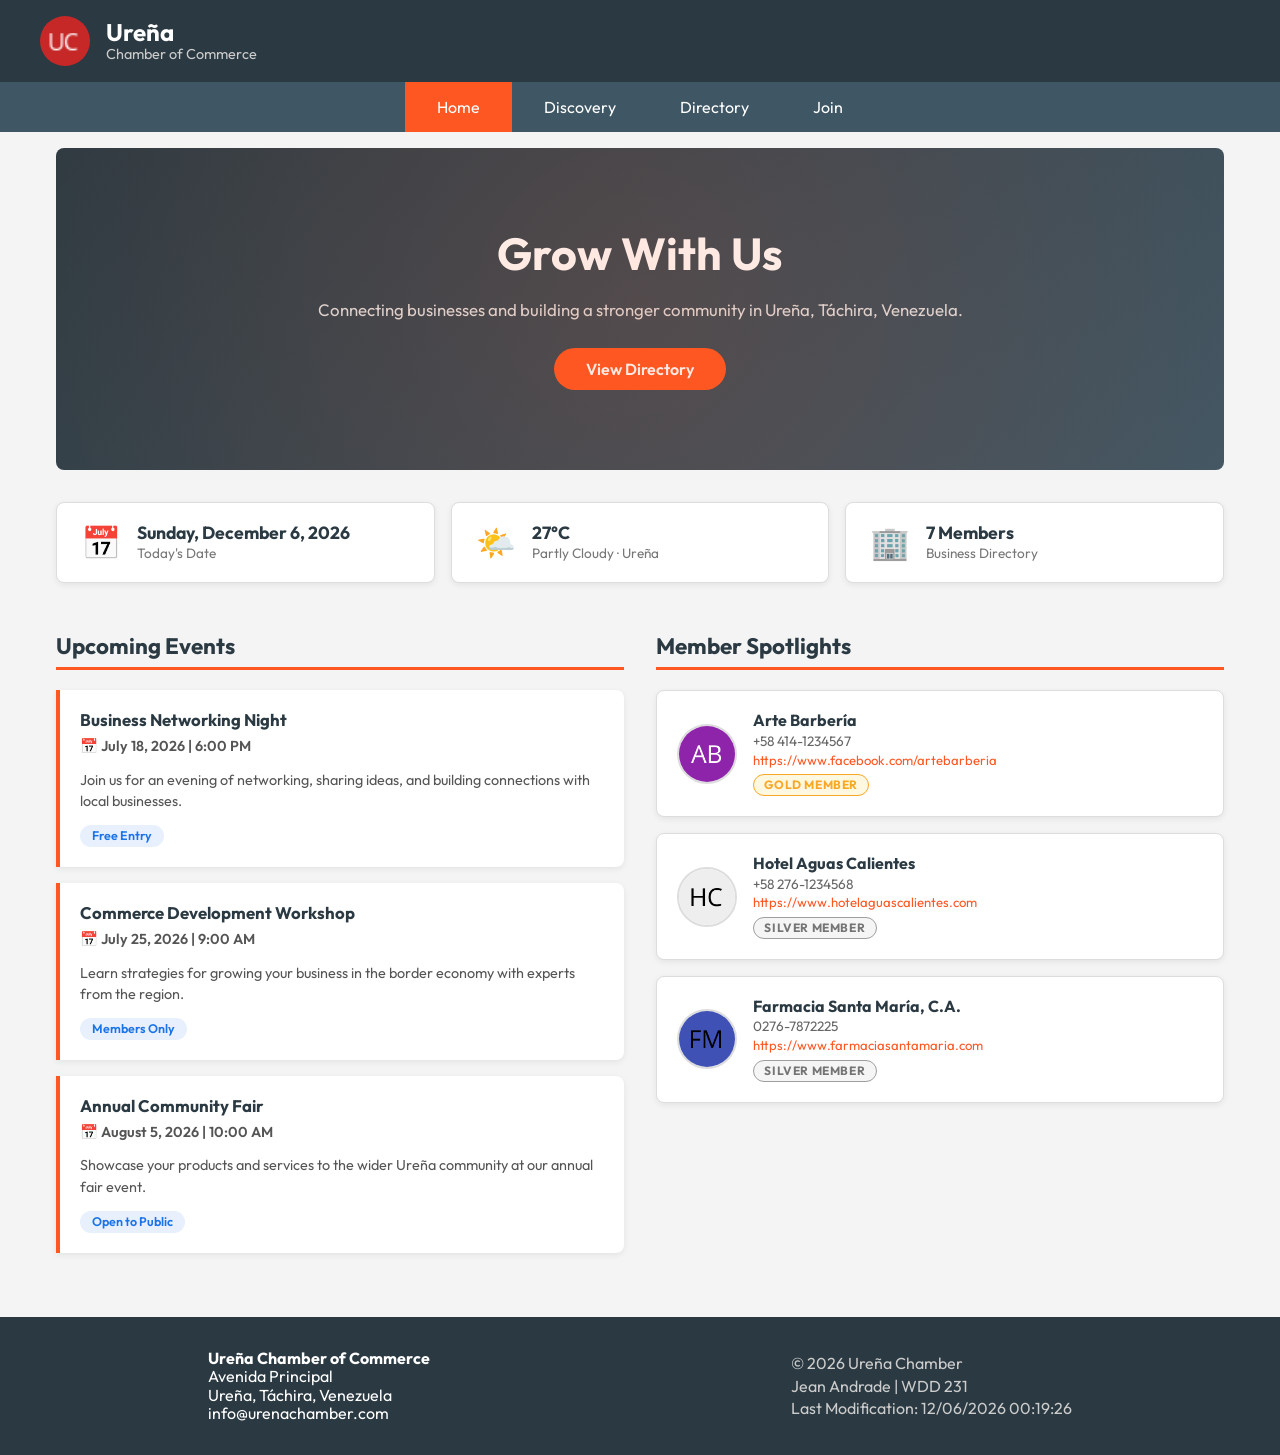
==== chamber/index.html @ b653c5ac "week02: add chamber home page, spotlights, membership badges, and nav fixes" ====
<!DOCTYPE html>
<html lang="en-US">
<head>
  <meta charset="utf-8">
  <meta name="viewport" content="width=device-width, initial-scale=1">
  <title>Ureña Chamber of Commerce</title>
  <meta name="description" content="Welcome to the Ureña Chamber of Commerce — connecting businesses and growing our community in Táchira, Venezuela.">
  <meta name="author" content="Jean Andrade">

  <!-- Open Graph Meta Tags -->
  <meta property="og:title" content="Ureña Chamber of Commerce">
  <meta property="og:description" content="Connecting businesses and growing our community in Ureña, Táchira, Venezuela.">
  <meta property="og:image" content="https://chronojean.github.io/wdd231/chamber/images/favicon.png">
  <meta property="og:url" content="https://chronojean.github.io/wdd231/chamber/index.html">

  <!-- Favicon -->
  <link rel="icon" type="image/png" href="images/favicon.png">

  <!-- Google Fonts -->
  <link rel="preconnect" href="https://fonts.googleapis.com">
  <link rel="preconnect" href="https://fonts.gstatic.com" crossorigin>
  <link href="https://fonts.googleapis.com/css2?family=Outfit:wght@400;600;700&display=swap" rel="stylesheet">

  <!-- CSS -->
  <link rel="stylesheet" href="styles/normalize.css">
  <link rel="stylesheet" href="styles/small.css">
  <link rel="stylesheet" href="styles/larger.css" media="screen and (min-width: 600px)">

  <!-- JS -->
  <script src="scripts/navigation.js" defer></script>
  <script src="scripts/home.js" defer></script>
</head>
<body>
  <header>
    <div class="header-content">
      <div class="logo-area">
        <img src="images/favicon.png" alt="Ureña Chamber of Commerce Logo" class="logo">
        <div class="site-title">
          <h1>Ureña</h1>
          <span>Chamber of Commerce</span>
        </div>
      </div>
      <button id="menu" aria-label="Menu" aria-expanded="false"></button>
    </div>
  </header>

  <nav>
    <ul class="navigation">
      <li><a href="index.html" class="active">Home</a></li>
      <li><a href="#">Discovery</a></li>
      <li><a href="directory.html">Directory</a></li>
      <li><a href="#">Join</a></li>
    </ul>
  </nav>

  <main>
    <!-- Hero Banner -->
    <section class="hero">
      <div class="hero-content">
        <h2>Grow With Us</h2>
        <p>Connecting businesses and building a stronger community in Ureña, Táchira, Venezuela.</p>
        <a href="directory.html" class="hero-btn">View Directory</a>
      </div>
    </section>

    <!-- Info Cards Row -->
    <div class="info-cards">
      <div class="info-card">
        <span class="info-icon">📅</span>
        <div>
          <h3 id="current-date">Loading...</h3>
          <p>Today's Date</p>
        </div>
      </div>
      <div class="info-card" id="weather-card">
        <span class="info-icon">🌤️</span>
        <div>
          <h3 id="weather-temp">--°C</h3>
          <p id="weather-desc">Ureña, Táchira</p>
        </div>
      </div>
      <div class="info-card">
        <span class="info-icon">🏢</span>
        <div>
          <h3>7 Members</h3>
          <p>Business Directory</p>
        </div>
      </div>
    </div>

    <!-- Events & Spotlights Layout -->
    <div class="home-grid">
      <!-- Events Section -->
      <section class="events-section">
        <h2>Upcoming Events</h2>
        <div class="event-card">
          <h3>Business Networking Night</h3>
          <p class="event-date">📅 July 18, 2026 | 6:00 PM</p>
          <p>Join us for an evening of networking, sharing ideas, and building connections with local businesses.</p>
          <span class="event-badge">Free Entry</span>
        </div>
        <div class="event-card">
          <h3>Commerce Development Workshop</h3>
          <p class="event-date">📅 July 25, 2026 | 9:00 AM</p>
          <p>Learn strategies for growing your business in the border economy with experts from the region.</p>
          <span class="event-badge">Members Only</span>
        </div>
        <div class="event-card">
          <h3>Annual Community Fair</h3>
          <p class="event-date">📅 August 5, 2026 | 10:00 AM</p>
          <p>Showcase your products and services to the wider Ureña community at our annual fair event.</p>
          <span class="event-badge">Open to Public</span>
        </div>
      </section>

      <!-- Spotlights Section -->
      <section class="spotlights-section">
        <h2>Member Spotlights</h2>
        <div id="spotlights-container">
          <!-- Injected by home.js -->
          <p>Loading spotlights...</p>
        </div>
      </section>
    </div>
  </main>

  <footer>
    <div class="footer-info">
      <div>
        <strong>Ureña Chamber of Commerce</strong><br>
        Avenida Principal<br>
        Ureña, Táchira, Venezuela<br>
        info@urenachamber.com
      </div>
      <div>
        <p>&copy; <span id="currentyear"></span> Ureña Chamber</p>
        <p>Jean Andrade | WDD 231</p>
        <p id="lastModified"></p>
      </div>
    </div>
  </footer>
</body>
</html>
---- chamber/styles/small.css ----
/* small.css - Mobile First */
:root {
  --primary-color: #2b3a42; /* Dark slate */
  --secondary-color: #3f5765;
  --accent-color: #ff5722;  /* Vibrant orange for calls to action */
  --bg-color: #f4f4f4;
  --card-bg: #ffffff;
  --text-color: #333333;
  --font-family: 'Outfit', sans-serif;
  --border-radius: 8px;
}

* {
  box-sizing: border-box;
}

body {
  font-family: var(--font-family);
  background-color: var(--bg-color);
  color: var(--text-color);
  margin: 0;
  padding: 0;
}

header {
  background-color: var(--primary-color);
  color: white;
  padding: 1rem;
}

.header-content {
  display: flex;
  justify-content: space-between;
  align-items: center;
}

.logo-area {
  display: flex;
  align-items: center;
  gap: 1rem;
}

.logo {
  border-radius: 50%;
  width: 50px;
  height: 50px;
}

.site-title h1 {
  margin: 0;
  font-size: 1.5rem;
  line-height: 1;
}

.site-title span {
  font-size: 0.9rem;
  color: #ccc;
}

#menu {
  background: none;
  border: none;
  color: white;
  font-size: 2rem;
  cursor: pointer;
}

#menu::before {
  content: "☰";
}
#menu.open::before {
  content: "✖";
}

nav {
  background-color: var(--secondary-color);
}

.navigation {
  list-style: none;
  margin: 0;
  padding: 0;
  display: none;
  flex-direction: column;
}

.navigation.open {
  display: flex;
}

.navigation li a {
  display: block;
  padding: 1rem;
  color: white;
  text-decoration: none;
  text-align: center;
  transition: background-color 0.3s;
}

.navigation li a:hover,
.navigation li a.active {
  background-color: var(--accent-color);
}

main {
  padding: 1rem;
  max-width: 1200px;
  margin: 0 auto;
}

.title-container h2 {
  text-align: center;
  color: var(--primary-color);
  margin-bottom: 1rem;
}

.directory-controls {
  text-align: center;
  margin-bottom: 2rem;
}

.directory-controls button {
  padding: 0.5rem 1rem;
  font-size: 1rem;
  cursor: pointer;
  border: 1px solid #ccc;
  background-color: #eee;
  border-radius: var(--border-radius);
  margin: 0 0.5rem;
}

.directory-controls button.active {
  background-color: var(--primary-color);
  color: white;
  border-color: var(--primary-color);
}

/* Base card styling (used in both Grid and List via variations) */
.member-card {
  background-color: var(--card-bg);
  border: 1px solid #ddd;
  border-radius: var(--border-radius);
  padding: 1.5rem;
  box-shadow: 0 2px 5px rgba(0,0,0,0.1);
  text-align: center;
  margin-bottom: 1rem;
}

.member-card img {
  max-width: 100px;
  height: auto;
  border-radius: 50%;
  margin-bottom: 1rem;
}

.member-card h3 {
  color: var(--primary-color);
  margin: 0 0 0.5rem 0;
}

.member-card p {
  margin: 0.25rem 0;
  font-size: 0.95rem;
}

.member-card a {
  color: var(--accent-color);
  text-decoration: none;
  font-weight: bold;
}

/* List view styling override (default is mobile stacked so it looks similar on mobile) */
.list .member-card {
  text-align: left;
  display: block;
}
.list .member-card img {
  display: none; /* Hide images in list view */
}

footer {
  background-color: var(--primary-color);
  color: white;
  padding: 2rem 1rem;
  margin-top: 2rem;
}

.footer-info {
  display: flex;
  flex-direction: column;
  gap: 1.5rem;
  text-align: center;
}

.footer-info p {
  margin: 0.25rem 0;
  color: #ccc;
}

/* ── Hero Banner ──────────────────────────────────────── */
.hero {
  background: linear-gradient(135deg, var(--primary-color) 0%, var(--secondary-color) 100%);
  border-radius: var(--border-radius);
  padding: 3rem 1.5rem;
  text-align: center;
  color: white;
  margin-bottom: 2rem;
  position: relative;
  overflow: hidden;
}

.hero::before {
  content: '';
  position: absolute;
  top: -50%;
  left: -50%;
  width: 200%;
  height: 200%;
  background: radial-gradient(circle, rgba(255,87,34,0.15) 0%, transparent 60%);
  pointer-events: none;
}

.hero h2 {
  font-size: 2rem;
  margin: 0 0 1rem 0;
  font-weight: 700;
}

.hero p {
  font-size: 1.05rem;
  color: #ddd;
  margin-bottom: 1.5rem;
  line-height: 1.6;
}

.hero-btn {
  display: inline-block;
  background-color: var(--accent-color);
  color: white;
  padding: 0.75rem 2rem;
  border-radius: 50px;
  font-weight: 600;
  text-decoration: none;
  font-size: 1rem;
  transition: background-color 0.3s, transform 0.2s;
}

.hero-btn:hover {
  background-color: #e64a19;
  transform: translateY(-2px);
}

/* ── Info Cards ───────────────────────────────────────── */
.info-cards {
  display: flex;
  flex-direction: column;
  gap: 1rem;
  margin-bottom: 2rem;
}

.info-card {
  background-color: var(--card-bg);
  border: 1px solid #ddd;
  border-radius: var(--border-radius);
  padding: 1.25rem 1.5rem;
  display: flex;
  align-items: center;
  gap: 1rem;
  box-shadow: 0 2px 6px rgba(0,0,0,0.07);
}

.info-icon {
  font-size: 2rem;
  line-height: 1;
}

.info-card h3 {
  margin: 0 0 0.2rem 0;
  font-size: 1.1rem;
  color: var(--primary-color);
}

.info-card p {
  margin: 0;
  font-size: 0.85rem;
  color: #777;
}

/* ── Home Grid ────────────────────────────────────────── */
.home-grid {
  display: flex;
  flex-direction: column;
  gap: 2rem;
}

/* ── Events Section ───────────────────────────────────── */
.events-section h2,
.spotlights-section h2 {
  color: var(--primary-color);
  font-size: 1.4rem;
  border-bottom: 3px solid var(--accent-color);
  padding-bottom: 0.5rem;
  margin-bottom: 1.25rem;
}

.event-card {
  background-color: var(--card-bg);
  border-left: 4px solid var(--accent-color);
  border-radius: 0 var(--border-radius) var(--border-radius) 0;
  padding: 1.25rem;
  margin-bottom: 1rem;
  box-shadow: 0 2px 6px rgba(0,0,0,0.07);
}

.event-card h3 {
  margin: 0 0 0.4rem 0;
  color: var(--primary-color);
  font-size: 1.05rem;
}

.event-date {
  font-size: 0.85rem;
  color: var(--accent-color);
  font-weight: 600;
  margin: 0 0 0.5rem 0;
}

.event-card p {
  margin: 0 0 0.75rem 0;
  font-size: 0.9rem;
  line-height: 1.5;
  color: #555;
}

.event-badge {
  display: inline-block;
  background-color: #e8f0fe;
  color: #1a73e8;
  border-radius: 20px;
  padding: 0.25rem 0.75rem;
  font-size: 0.78rem;
  font-weight: 600;
}

/* ── Spotlight Cards ──────────────────────────────────── */
.spotlight-card {
  background-color: var(--card-bg);
  border: 1px solid #ddd;
  border-radius: var(--border-radius);
  padding: 1.25rem;
  margin-bottom: 1rem;
  display: flex;
  align-items: center;
  gap: 1rem;
  box-shadow: 0 2px 6px rgba(0,0,0,0.07);
}

.spotlight-card img {
  width: 60px;
  height: 60px;
  border-radius: 50%;
  object-fit: cover;
  border: 2px solid #ddd;
  flex-shrink: 0;
}

.spotlight-info h3 {
  margin: 0 0 0.25rem 0;
  color: var(--primary-color);
  font-size: 1rem;
}

.spotlight-info p {
  margin: 0 0 0.2rem 0;
  font-size: 0.85rem;
  color: #666;
}

.spotlight-info a {
  display: block;
  color: var(--accent-color);
  font-size: 0.82rem;
  text-decoration: none;
  margin-bottom: 0.4rem;
  word-break: break-all;
}

/* ── Membership Badges ────────────────────────────────── */
.membership-badge {
  display: inline-block;
  border-radius: 20px;
  padding: 0.2rem 0.65rem;
  font-size: 0.75rem;
  font-weight: 700;
  text-transform: uppercase;
  letter-spacing: 0.05em;
}

.badge-gold {
  background-color: #fff8e1;
  color: #f9a825;
  border: 1px solid #f9a825;
}

.badge-silver {
  background-color: #f5f5f5;
  color: #757575;
  border: 1px solid #9e9e9e;
}

.badge-bronze {
  background-color: #fbe9e7;
  color: #bf360c;
  border: 1px solid #bf360c;
}
---- chamber/styles/larger.css ----
/* larger.css - Desktop/Tablet */
@media screen and (min-width: 600px) {
  .header-content {
    max-width: 1200px;
    margin: 0 auto;
  }

  #menu {
    display: none;
  }

  .navigation {
    display: flex;
    flex-direction: row;
    justify-content: center;
    max-width: 1200px;
    margin: 0 auto;
  }

  .navigation li a {
    padding: 1rem 2rem;
  }

  /* ── Directory Grid / List ────────────────────────────── */
  .grid {
    display: grid;
    grid-template-columns: repeat(auto-fit, minmax(300px, 1fr));
    gap: 1.5rem;
  }

  .list {
    display: flex;
    flex-direction: column;
    gap: 1rem;
  }

  .list .member-card {
    display: flex;
    align-items: center;
    text-align: left;
    padding: 1rem;
  }

  .list .member-card > * {
    flex: 1;
    margin: 0 1rem;
  }

  .list .member-card h3 {
    flex: 2;
  }

  /* ── Home: Info Cards row ─────────────────────────────── */
  .info-cards {
    flex-direction: row;
  }

  .info-card {
    flex: 1;
  }

  /* ── Home: Events + Spotlights side by side ──────────── */
  .home-grid {
    display: grid;
    grid-template-columns: 1fr 1fr;
    gap: 2rem;
    align-items: start;
  }

  /* ── Hero bigger on desktop ───────────────────────────── */
  .hero {
    padding: 5rem 3rem;
  }

  .hero h2 {
    font-size: 2.8rem;
  }

  /* ── Footer ───────────────────────────────────────────── */
  .footer-info {
    flex-direction: row;
    justify-content: space-around;
    align-items: center;
    max-width: 1200px;
    margin: 0 auto;
    text-align: left;
  }
}
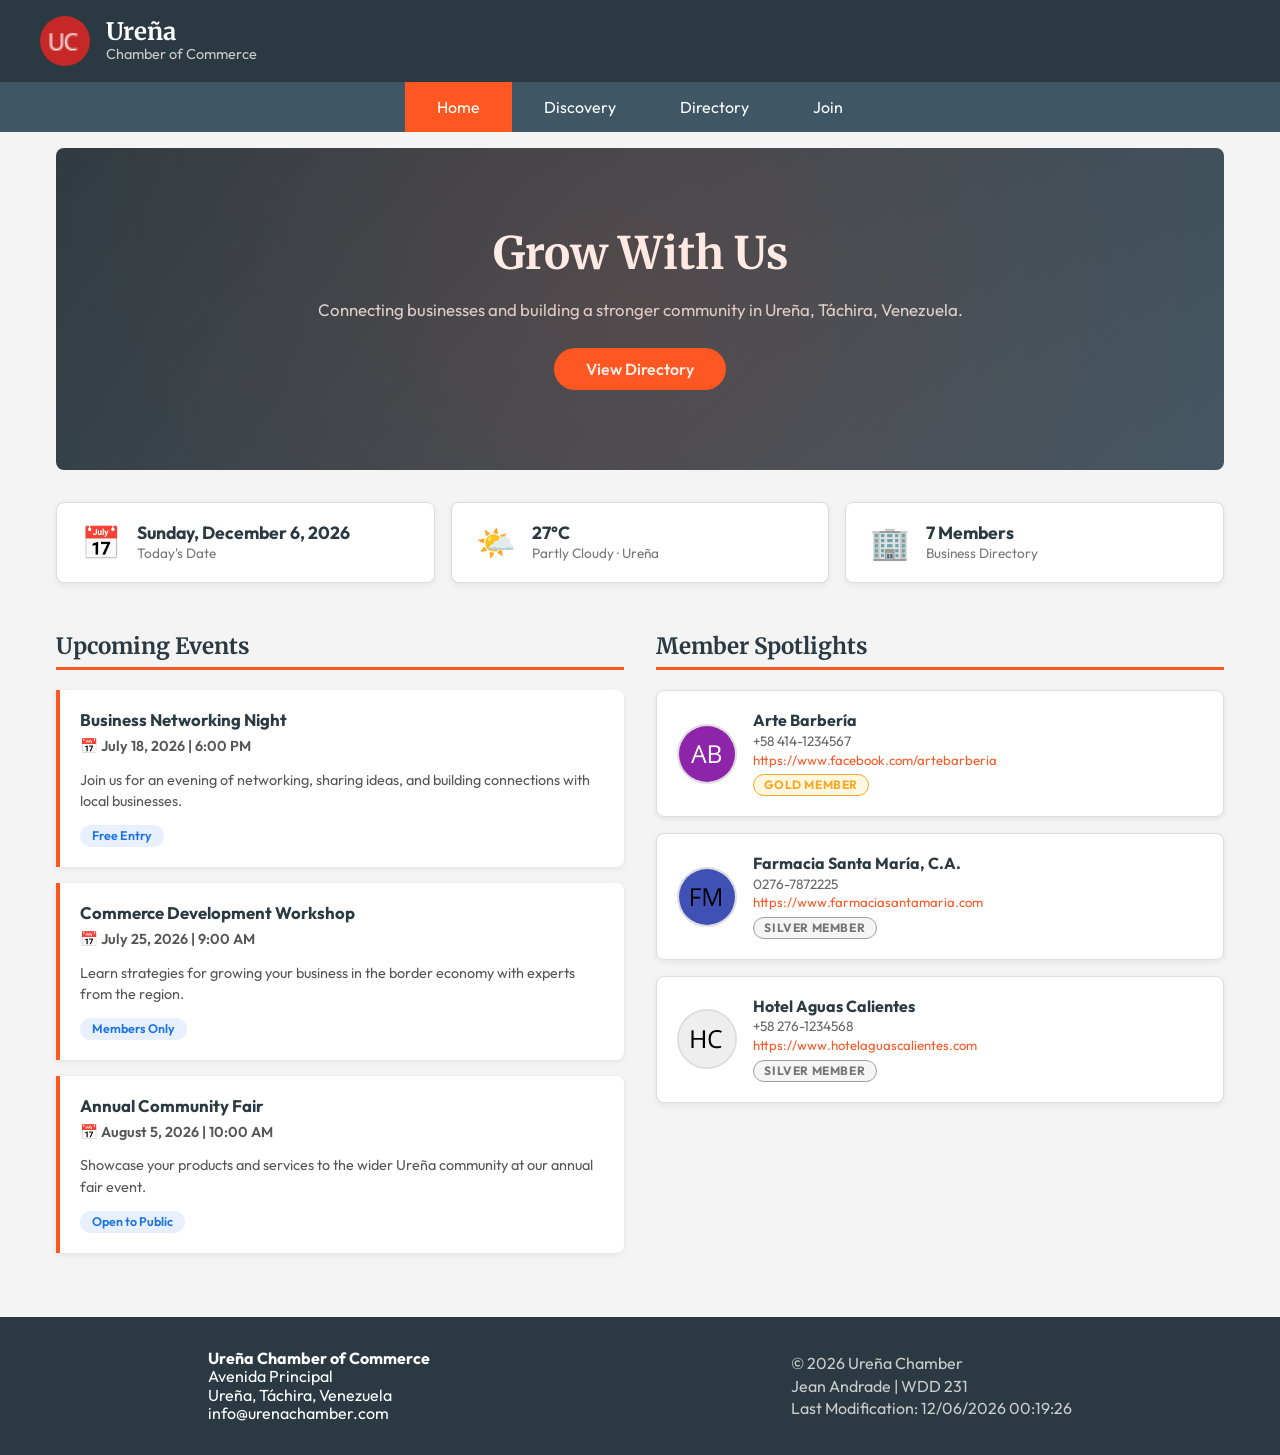
==== commit 316d8aaf: "fix: apply Merriweather heading font across chamber site to match site plan" ====
--- a/chamber/index.html
+++ b/chamber/index.html
@@ -19,7 +19,7 @@
   <!-- Google Fonts -->
   <link rel="preconnect" href="https://fonts.googleapis.com">
   <link rel="preconnect" href="https://fonts.gstatic.com" crossorigin>
-  <link href="https://fonts.googleapis.com/css2?family=Outfit:wght@400;600;700&display=swap" rel="stylesheet">
+  <link href="https://fonts.googleapis.com/css2?family=Outfit:wght@400;600;700&family=Merriweather:wght@400;700&display=swap" rel="stylesheet">
 
   <!-- CSS -->
   <link rel="stylesheet" href="styles/normalize.css">
--- a/chamber/styles/small.css
+++ b/chamber/styles/small.css
@@ -7,6 +7,7 @@
   --card-bg: #ffffff;
   --text-color: #333333;
   --font-family: 'Outfit', sans-serif;
+  --font-heading: 'Merriweather', serif;
   --border-radius: 8px;
 }
 
@@ -50,6 +51,7 @@
   margin: 0;
   font-size: 1.5rem;
   line-height: 1;
+  font-family: var(--font-heading);
 }
 
 .site-title span {
@@ -112,6 +114,7 @@
   text-align: center;
   color: var(--primary-color);
   margin-bottom: 1rem;
+  font-family: var(--font-heading);
 }
 
 .directory-controls {
@@ -224,6 +227,7 @@
   font-size: 2rem;
   margin: 0 0 1rem 0;
   font-weight: 700;
+  font-family: var(--font-heading);
 }
 
 .hero p {
@@ -298,6 +302,7 @@
 .spotlights-section h2 {
   color: var(--primary-color);
   font-size: 1.4rem;
+  font-family: var(--font-heading);
   border-bottom: 3px solid var(--accent-color);
   padding-bottom: 0.5rem;
   margin-bottom: 1.25rem;
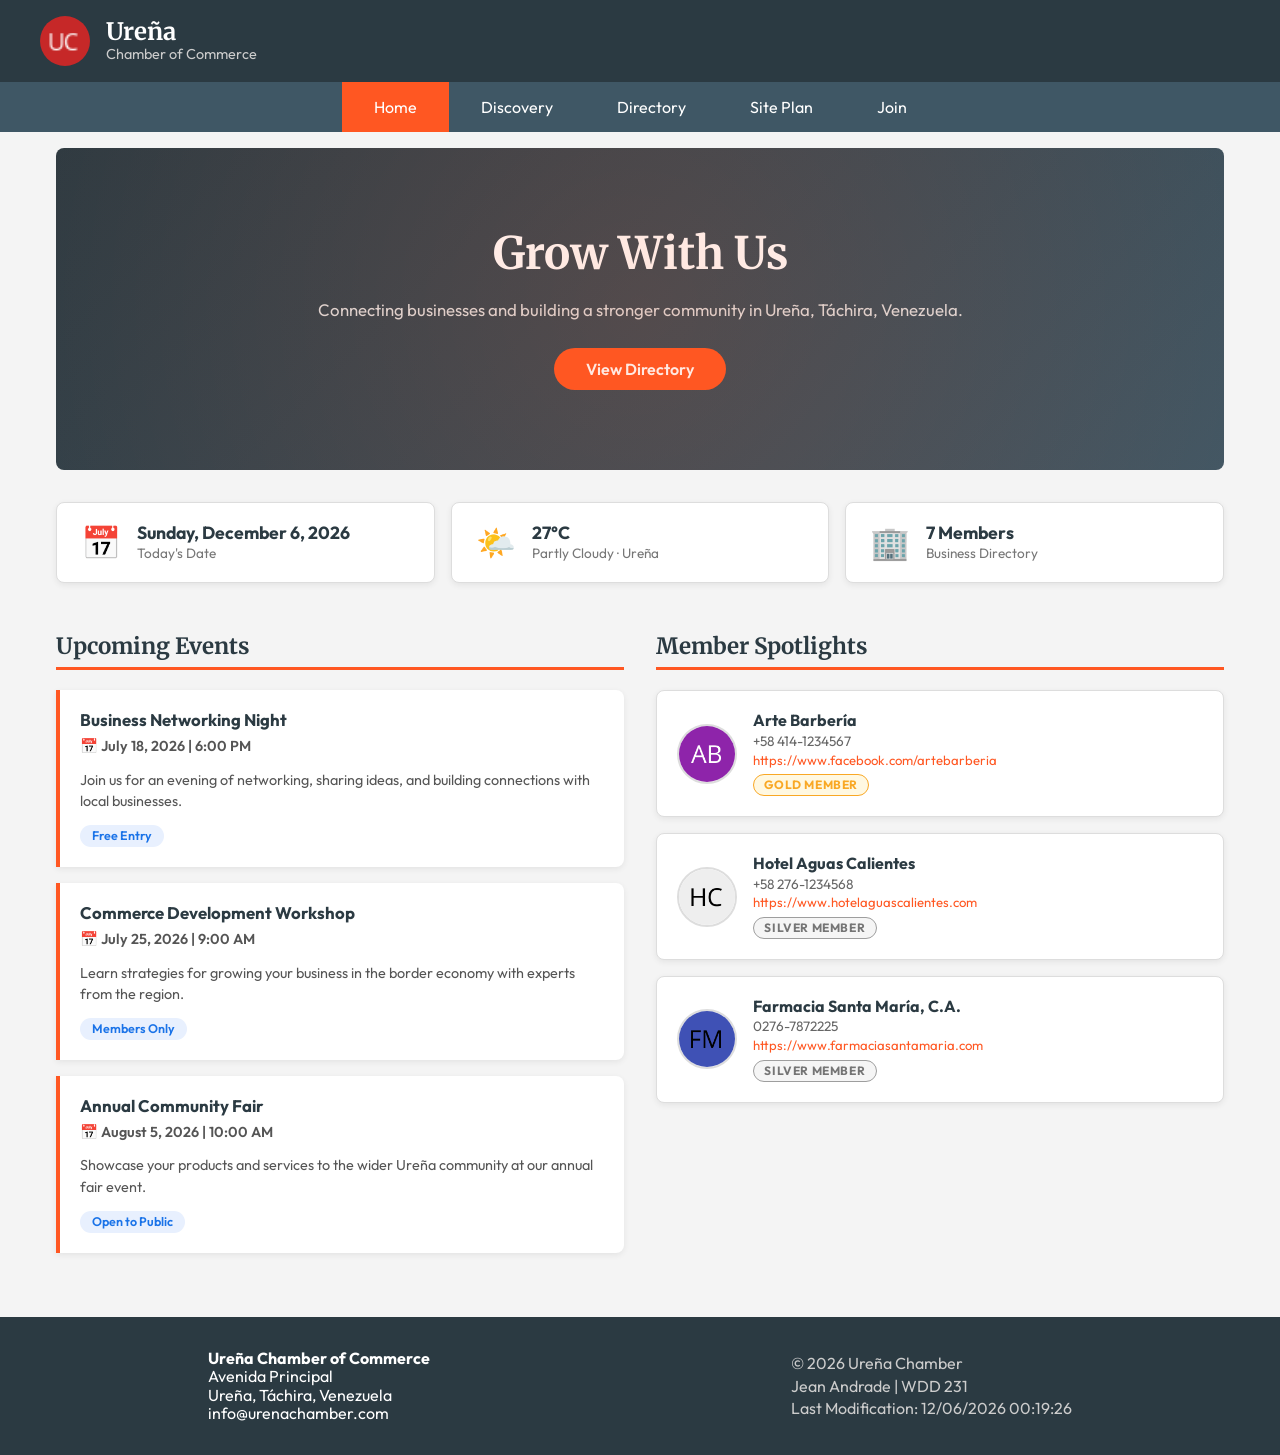
==== commit 09259f6c: "feat: add Site Plan to chamber nav on all pages, replace breadcrumb with standard nav in siteplan.ht" ====
--- a/chamber/index.html
+++ b/chamber/index.html
@@ -49,6 +49,7 @@
       <li><a href="index.html" class="active">Home</a></li>
       <li><a href="#">Discovery</a></li>
       <li><a href="directory.html">Directory</a></li>
+      <li><a href="siteplan.html">Site Plan</a></li>
       <li><a href="#">Join</a></li>
     </ul>
   </nav>
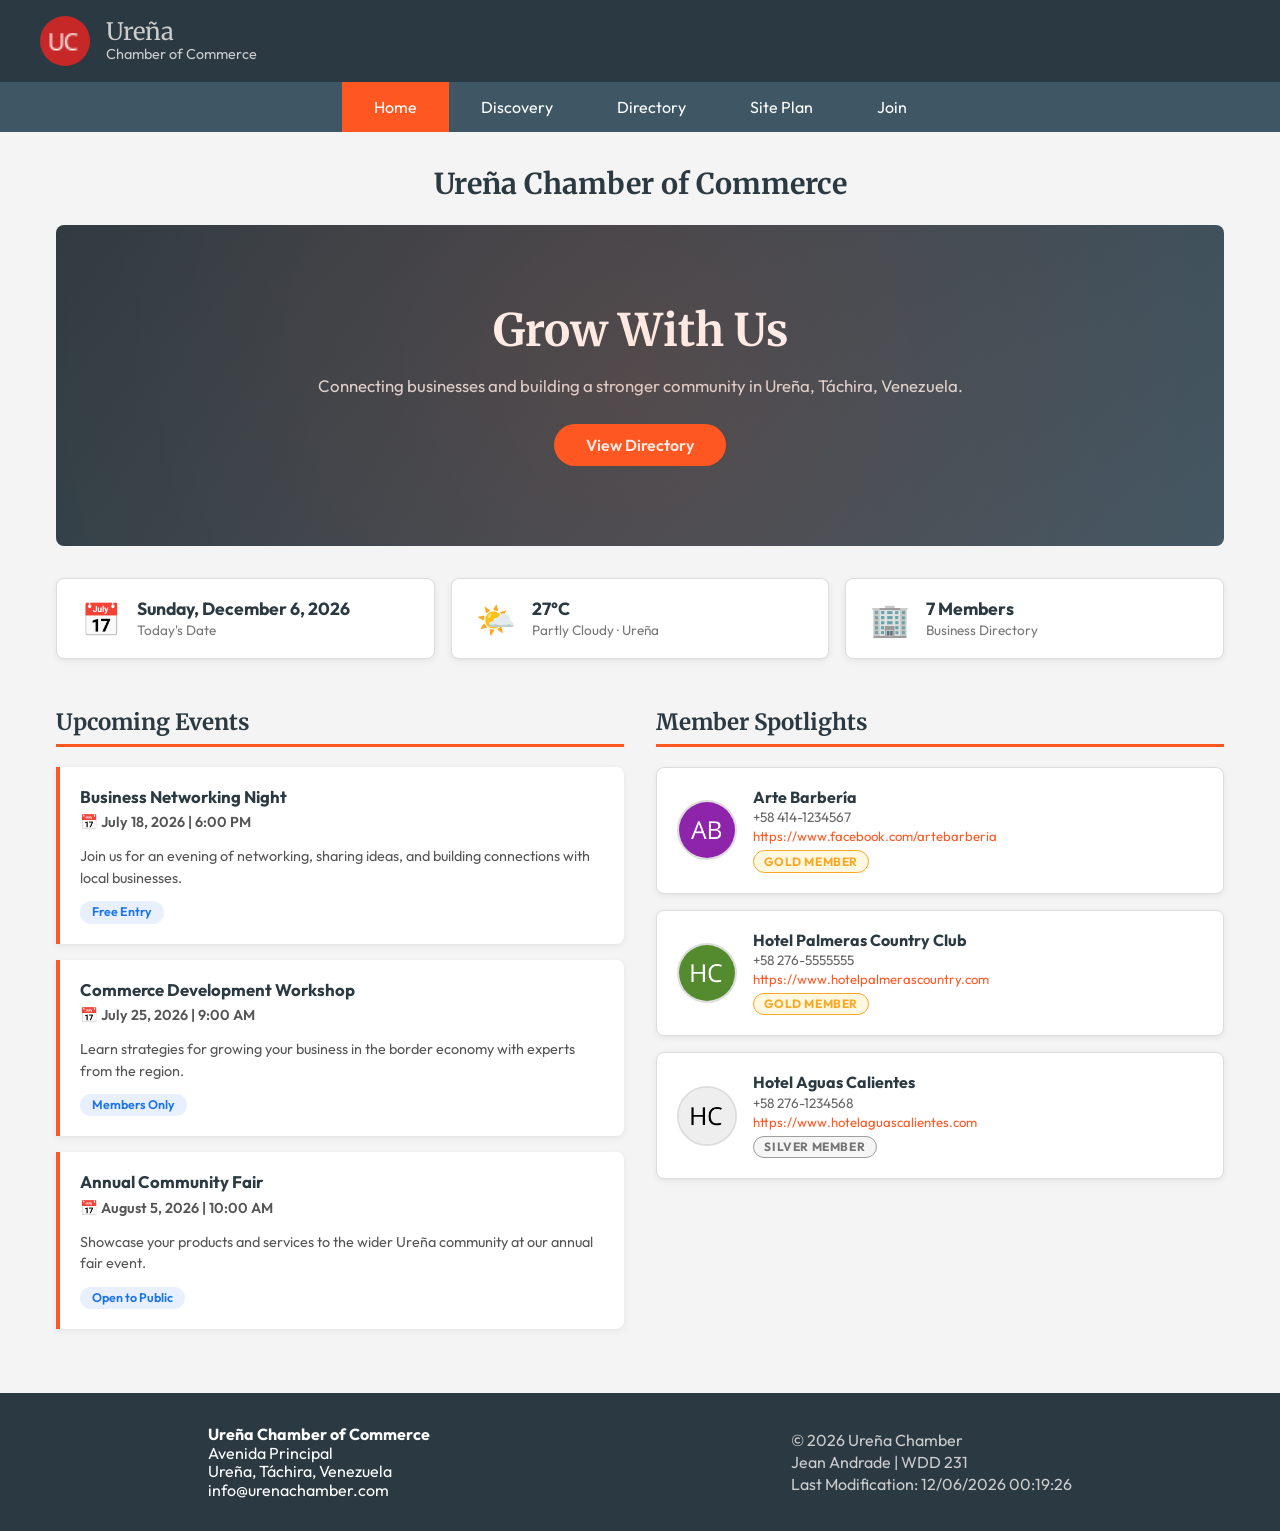
==== commit 9b792036: "fix: ensure a single h1 exists inside main and change header title to a span class to pass WDD valid" ====
--- a/chamber/index.html
+++ b/chamber/index.html
@@ -36,7 +36,7 @@
       <div class="logo-area">
         <img src="images/favicon.png" alt="Ureña Chamber of Commerce Logo" class="logo">
         <div class="site-title">
-          <h1>Ureña</h1>
+          <span class="heading">Ureña</span>
           <span>Chamber of Commerce</span>
         </div>
       </div>
@@ -55,6 +55,7 @@
   </nav>
 
   <main>
+    <h1>Ureña Chamber of Commerce</h1>
     <!-- Hero Banner -->
     <section class="hero">
       <div class="hero-content">
--- a/chamber/styles/small.css
+++ b/chamber/styles/small.css
@@ -47,11 +47,12 @@
   height: 50px;
 }
 
-.site-title h1 {
+.site-title .heading {
   margin: 0;
   font-size: 1.5rem;
   line-height: 1;
   font-family: var(--font-heading);
+  display: block;
 }
 
 .site-title span {
@@ -108,6 +109,14 @@
   padding: 1rem;
   max-width: 1200px;
   margin: 0 auto;
+}
+
+main h1 {
+  text-align: center;
+  font-family: var(--font-heading);
+  color: var(--primary-color);
+  font-size: 1.8rem;
+  margin-bottom: 1.5rem;
 }
 
 .title-container h2 {
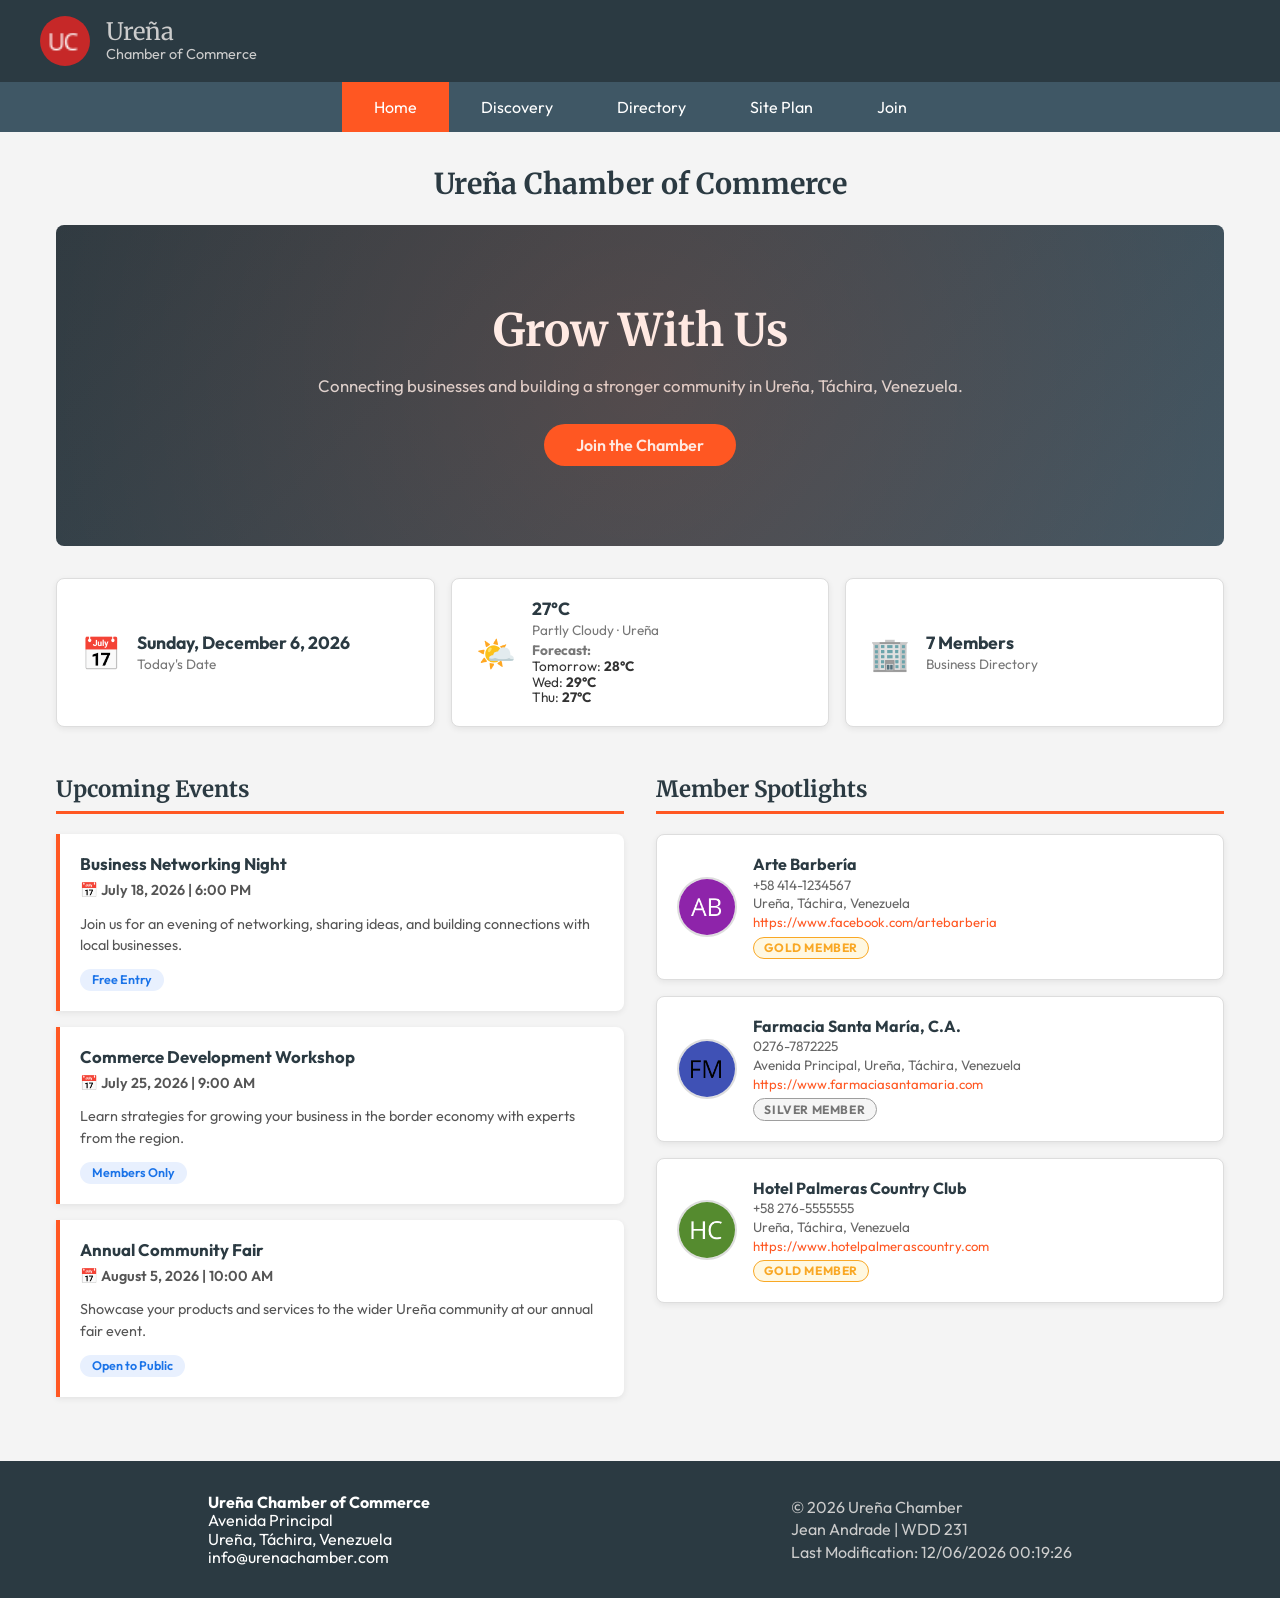
==== commit f4f74738: "updated index.html" ====
--- a/chamber/index.html
+++ b/chamber/index.html
@@ -61,7 +61,7 @@
       <div class="hero-content">
         <h2>Grow With Us</h2>
         <p>Connecting businesses and building a stronger community in Ureña, Táchira, Venezuela.</p>
-        <a href="directory.html" class="hero-btn">View Directory</a>
+        <a href="join.html" class="hero-btn">Join the Chamber</a>
       </div>
     </section>
 
@@ -79,6 +79,12 @@
         <div>
           <h3 id="weather-temp">--°C</h3>
           <p id="weather-desc">Ureña, Táchira</p>
+          <div id="weather-forecast" style="margin-top: 5px; font-size: 0.85em; text-align: left;">
+            <p><strong>Forecast:</strong></p>
+            <ul style="list-style: none; padding: 0; margin: 0;" id="forecast-list">
+              <li>Loading...</li>
+            </ul>
+          </div>
         </div>
       </div>
       <div class="info-card">
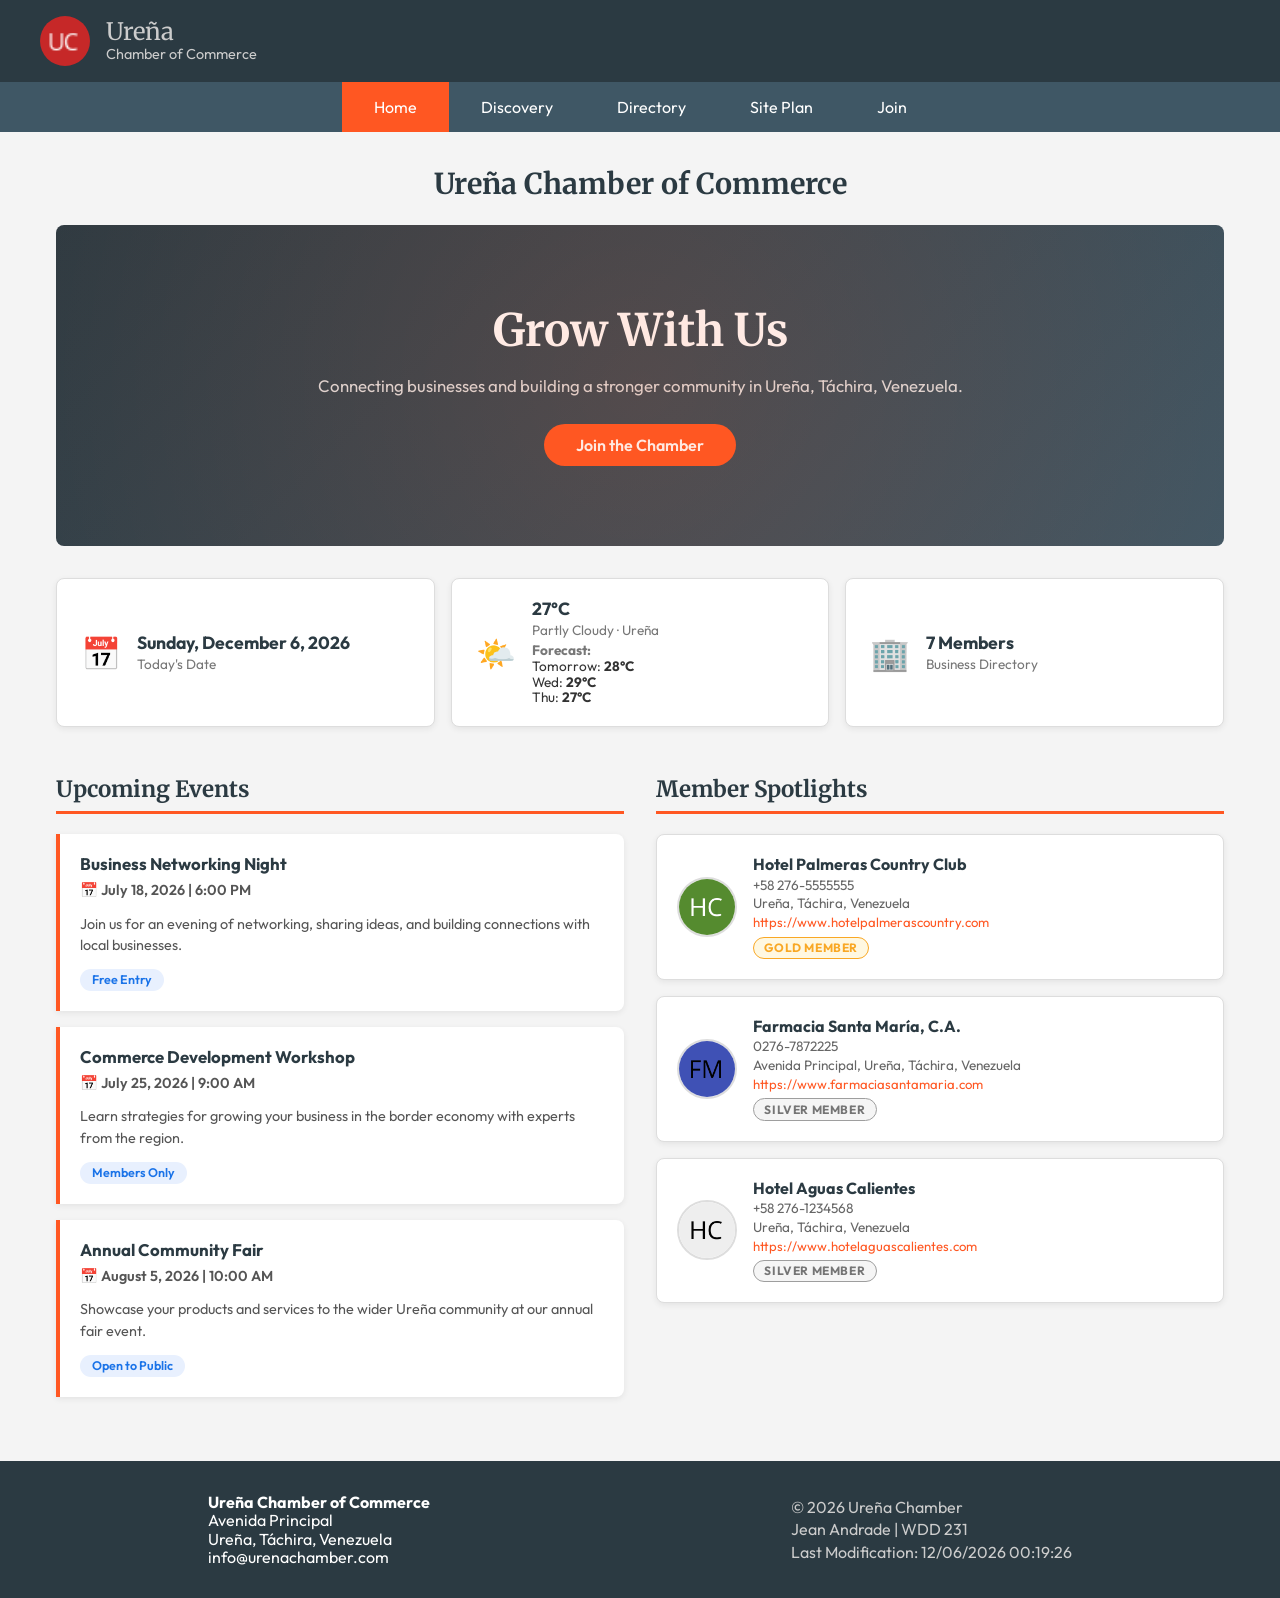
==== commit cf6241b6: "improved some css" ====
--- a/chamber/index.html
+++ b/chamber/index.html
@@ -79,9 +79,9 @@
         <div>
           <h3 id="weather-temp">--°C</h3>
           <p id="weather-desc">Ureña, Táchira</p>
-          <div id="weather-forecast" style="margin-top: 5px; font-size: 0.85em; text-align: left;">
+          <div id="weather-forecast">
             <p><strong>Forecast:</strong></p>
-            <ul style="list-style: none; padding: 0; margin: 0;" id="forecast-list">
+            <ul id="forecast-list">
               <li>Loading...</li>
             </ul>
           </div>
--- a/chamber/styles/small.css
+++ b/chamber/styles/small.css
@@ -299,6 +299,18 @@
   color: #777;
 }
 
+#weather-forecast {
+  margin-top: 5px;
+  font-size: 0.85em;
+  text-align: left;
+}
+
+#forecast-list {
+  list-style: none;
+  padding: 0;
+  margin: 0;
+}
+
 /* ── Home Grid ────────────────────────────────────────── */
 .home-grid {
   display: flex;
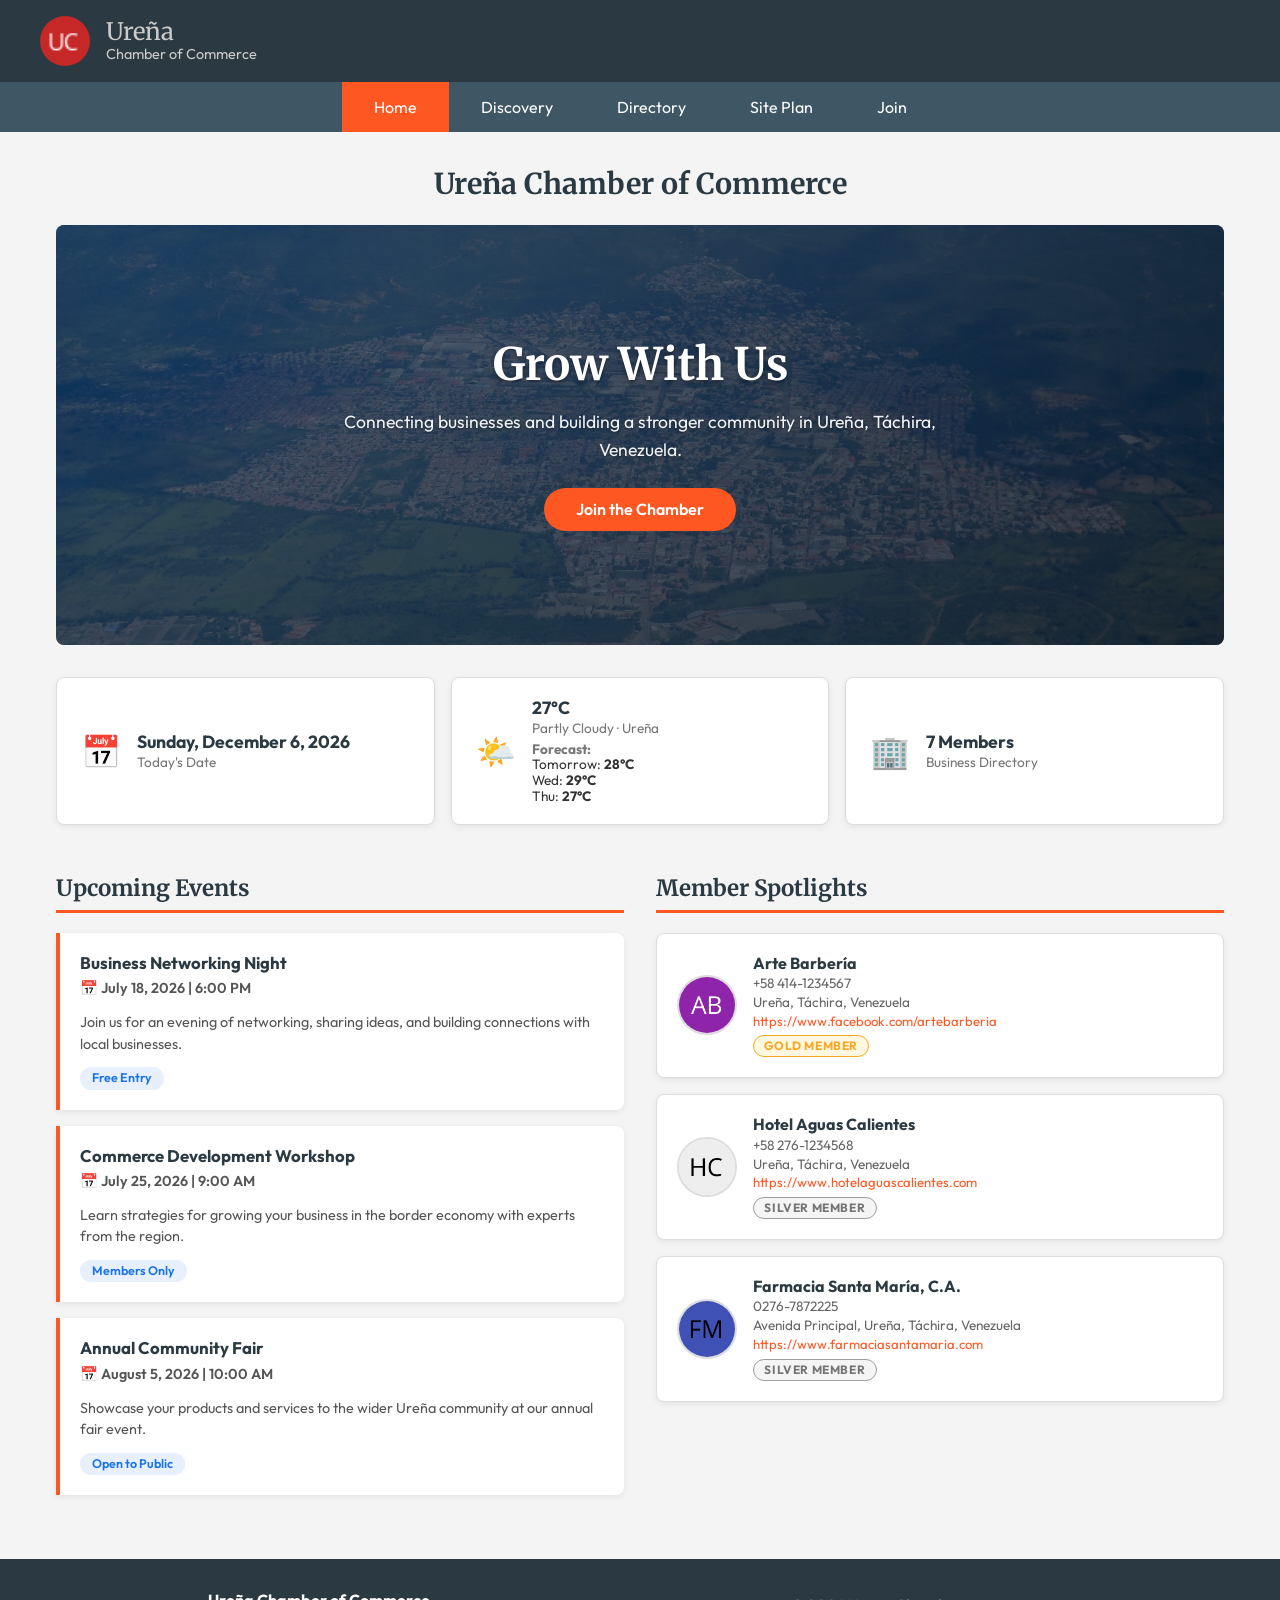
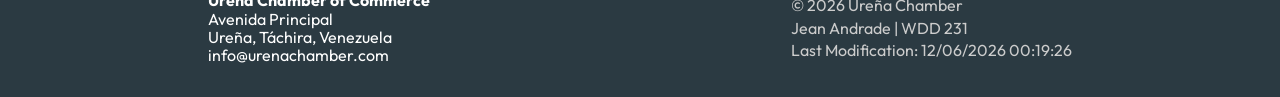
==== commit 59668328: "added hero img" ====
--- a/chamber/index.html
+++ b/chamber/index.html
@@ -58,6 +58,12 @@
     <h1>Ureña Chamber of Commerce</h1>
     <!-- Hero Banner -->
     <section class="hero">
+      <picture class="hero-bg">
+        <source srcset="images/hero-large.webp 1600w, images/hero-medium.webp 800w, images/hero-small.webp 400w" sizes="(max-width: 600px) 400px, (max-width: 1024px) 800px, 1600px" type="image/webp">
+        <source srcset="images/hero-large.jpg 1600w, images/hero-medium.jpg 800w, images/hero-small.jpg 400w" sizes="(max-width: 600px) 400px, (max-width: 1024px) 800px, 1600px" type="image/jpeg">
+        <img src="https://upload.wikimedia.org/wikipedia/commons/thumb/a/a4/Ure%C3%B1a_Tch_Vzla_nov_2019.jpg/3840px-Ure%C3%B1a_Tch_Vzla_nov_2019.jpg" alt="Panoramic view of Ureña, Táchira, Venezuela" width="1600" height="1200" fetchpriority="high">
+      </picture>
+      <div class="hero-overlay"></div>
       <div class="hero-content">
         <h2>Grow With Us</h2>
         <p>Connecting businesses and building a stronger community in Ureña, Táchira, Venezuela.</p>
--- a/chamber/styles/small.css
+++ b/chamber/styles/small.css
@@ -211,39 +211,62 @@
 
 /* ── Hero Banner ──────────────────────────────────────── */
 .hero {
-  background: linear-gradient(135deg, var(--primary-color) 0%, var(--secondary-color) 100%);
+  position: relative;
   border-radius: var(--border-radius);
-  padding: 3rem 1.5rem;
-  text-align: center;
-  color: white;
+  overflow: hidden;
   margin-bottom: 2rem;
+  min-height: 360px;
+  display: flex;
+  align-items: center;
+  justify-content: center;
+  text-align: center;
+  color: white;
+  box-shadow: var(--box-shadow);
+}
+
+.hero-bg,
+.hero-bg img {
+  position: absolute;
+  top: 0;
+  left: 0;
+  width: 100%;
+  height: 100%;
+  object-fit: cover;
+  object-position: center;
+  z-index: 1;
+}
+
+.hero-overlay {
+  position: absolute;
+  top: 0;
+  left: 0;
+  width: 100%;
+  height: 100%;
+  background: linear-gradient(135deg, rgba(16, 37, 66, 0.7) 0%, rgba(10, 18, 32, 0.82) 100%);
+  z-index: 2;
+}
+
+.hero-content {
   position: relative;
-  overflow: hidden;
-}
-
-.hero::before {
-  content: '';
-  position: absolute;
-  top: -50%;
-  left: -50%;
-  width: 200%;
-  height: 200%;
-  background: radial-gradient(circle, rgba(255,87,34,0.15) 0%, transparent 60%);
-  pointer-events: none;
+  z-index: 3;
+  padding: 3.5rem 1.5rem;
+  max-width: 750px;
 }
 
 .hero h2 {
-  font-size: 2rem;
+  font-size: 2.2rem;
   margin: 0 0 1rem 0;
   font-weight: 700;
   font-family: var(--font-heading);
+  text-shadow: 0 2px 4px rgba(0, 0, 0, 0.4);
 }
 
 .hero p {
-  font-size: 1.05rem;
-  color: #ddd;
+  font-size: 1.1rem;
+  color: #f0f4f8;
   margin-bottom: 1.5rem;
   line-height: 1.6;
+  text-shadow: 0 1px 3px rgba(0, 0, 0, 0.4);
 }
 
 .hero-btn {
--- a/chamber/styles/larger.css
+++ b/chamber/styles/larger.css
@@ -69,6 +69,10 @@
 
   /* ── Hero bigger on desktop ───────────────────────────── */
   .hero {
+    min-height: 420px;
+  }
+
+  .hero-content {
     padding: 5rem 3rem;
   }
 
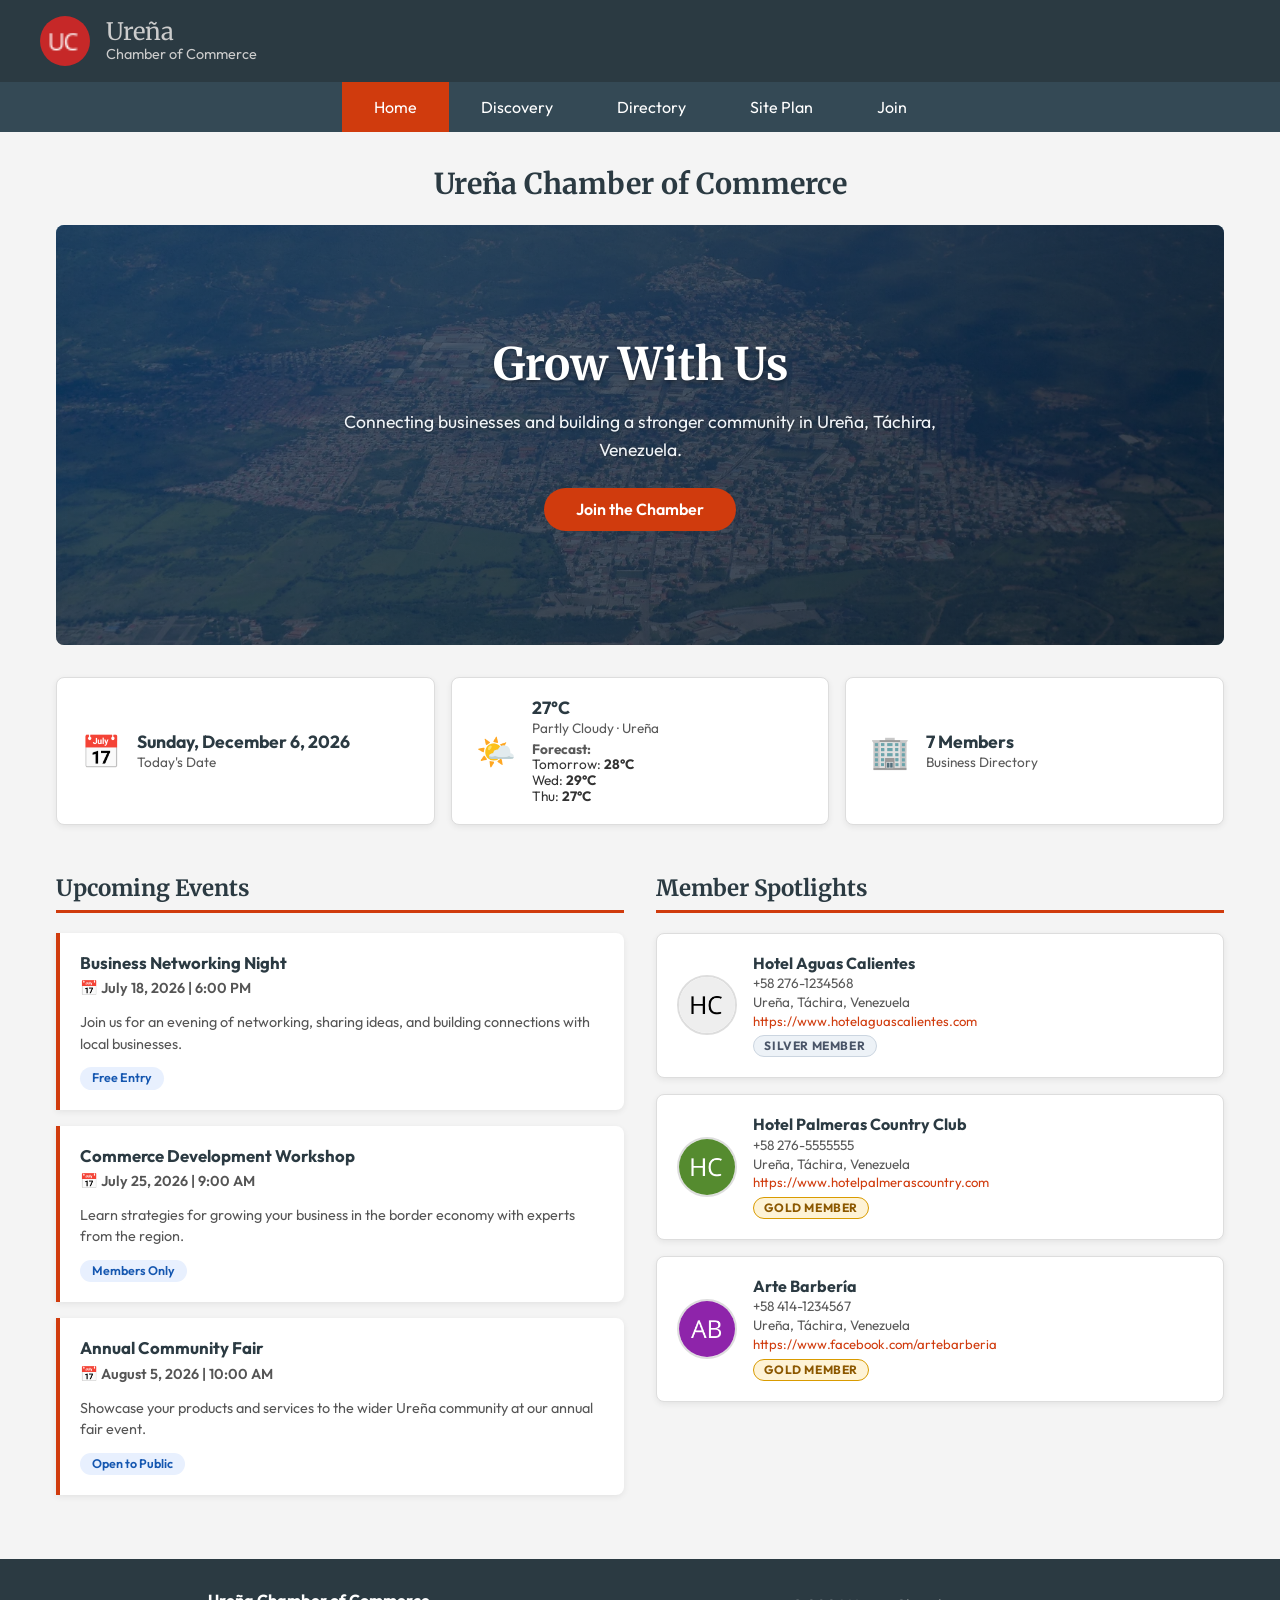
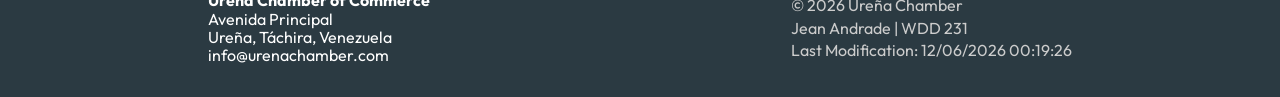
==== commit b47fefeb: "added join and thankyou and some minor tweaks" ====
--- a/chamber/index.html
+++ b/chamber/index.html
@@ -50,7 +50,7 @@
       <li><a href="#">Discovery</a></li>
       <li><a href="directory.html">Directory</a></li>
       <li><a href="siteplan.html">Site Plan</a></li>
-      <li><a href="#">Join</a></li>
+      <li><a href="join.html">Join</a></li>
     </ul>
   </nav>
 
--- a/chamber/styles/small.css
+++ b/chamber/styles/small.css
@@ -1,8 +1,8 @@
 /* small.css - Mobile First */
 :root {
   --primary-color: #2b3a42; /* Dark slate */
-  --secondary-color: #3f5765;
-  --accent-color: #ff5722;  /* Vibrant orange for calls to action */
+  --secondary-color: #344955; /* Slate Gray (Calibrated for AAA contrast) */
+  --accent-color: #d03b0d;  /* Vibrant Terracotta Orange (Calibrated for 5.4:1 AA contrast) */
   --bg-color: #f4f4f4;
   --card-bg: #ffffff;
   --text-color: #333333;
@@ -269,6 +269,15 @@
   text-shadow: 0 1px 3px rgba(0, 0, 0, 0.4);
 }
 
+@keyframes pulseGlow {
+  0%, 100% {
+    box-shadow: 0 0 0 0 rgba(208, 59, 13, 0.5);
+  }
+  50% {
+    box-shadow: 0 0 0 14px rgba(208, 59, 13, 0);
+  }
+}
+
 .hero-btn {
   display: inline-block;
   background-color: var(--accent-color);
@@ -278,12 +287,13 @@
   font-weight: 600;
   text-decoration: none;
   font-size: 1rem;
-  transition: background-color 0.3s, transform 0.2s;
+  animation: pulseGlow 2.5s infinite;
+  transition: background-color 0.3s, transform 0.2s, box-shadow 0.3s;
 }
 
 .hero-btn:hover {
-  background-color: #e64a19;
-  transform: translateY(-2px);
+  background-color: #ad2e09;
+  transform: translateY(-3px) scale(1.03);
 }
 
 /* ── Info Cards ───────────────────────────────────────── */
@@ -303,11 +313,28 @@
   align-items: center;
   gap: 1rem;
   box-shadow: 0 2px 6px rgba(0,0,0,0.07);
+  transition: transform 0.25s ease, box-shadow 0.25s ease, border-color 0.25s ease;
+}
+
+.info-card:hover {
+  transform: translateY(-3px);
+  border-color: #bbb;
+  box-shadow: 0 8px 18px rgba(0,0,0,0.1);
+}
+
+@keyframes floatIcon {
+  0%, 100% {
+    transform: translateY(0);
+  }
+  50% {
+    transform: translateY(-4px);
+  }
 }
 
 .info-icon {
   font-size: 2rem;
   line-height: 1;
+  animation: floatIcon 3s ease-in-out infinite;
 }
 
 .info-card h3 {
@@ -319,7 +346,7 @@
 .info-card p {
   margin: 0;
   font-size: 0.85rem;
-  color: #777;
+  color: #595959;
 }
 
 #weather-forecast {
@@ -384,7 +411,7 @@
 .event-badge {
   display: inline-block;
   background-color: #e8f0fe;
-  color: #1a73e8;
+  color: #1557b0;
   border-radius: 20px;
   padding: 0.25rem 0.75rem;
   font-size: 0.78rem;
@@ -422,7 +449,7 @@
 .spotlight-info p {
   margin: 0 0 0.2rem 0;
   font-size: 0.85rem;
-  color: #666;
+  color: #595959;
 }
 
 .spotlight-info a {
@@ -446,19 +473,392 @@
 }
 
 .badge-gold {
-  background-color: #fff8e1;
-  color: #f9a825;
-  border: 1px solid #f9a825;
+  background-color: #fef3d6;
+  color: #8c5800;
+  border: 1px solid #d99b00;
 }
 
 .badge-silver {
-  background-color: #f5f5f5;
-  color: #757575;
-  border: 1px solid #9e9e9e;
+  background-color: #edf2f7;
+  color: #4a5568;
+  border: 1px solid #cbd5e0;
 }
 
 .badge-bronze {
   background-color: #fbe9e7;
-  color: #bf360c;
-  border: 1px solid #bf360c;
-}
+  color: #a42c06;
+  border: 1px solid #a42c06;
+}
+
+/* ── Join Page Form & Cards Layout ──────────────────────── */
+.join-container {
+  display: flex;
+  flex-direction: column;
+  gap: 2rem;
+  margin-top: 1.5rem;
+}
+
+.form-section, .cards-section {
+  background-color: var(--card-bg);
+  border: 1px solid #ddd;
+  border-radius: var(--border-radius);
+  padding: 1.5rem;
+  box-shadow: 0 4px 12px rgba(0, 0, 0, 0.05);
+}
+
+.form-section h2, .cards-section h2 {
+  color: var(--primary-color);
+  font-family: var(--font-heading);
+  margin-top: 0;
+  margin-bottom: 1.25rem;
+  border-bottom: 2px solid var(--secondary-color);
+  padding-bottom: 0.5rem;
+}
+
+fieldset {
+  border: 1px solid #ccc;
+  border-radius: 8px;
+  padding: 1.25rem;
+  margin-bottom: 1.5rem;
+  background-color: #fafafa;
+}
+
+legend {
+  font-weight: 700;
+  color: var(--primary-color);
+  padding: 0 0.5rem;
+  font-size: 1rem;
+}
+
+label {
+  display: block;
+  font-size: 0.9rem;
+  font-weight: 600;
+  color: #333;
+  margin-bottom: 1rem;
+}
+
+label input[type="text"],
+label input[type="email"],
+label input[type="tel"],
+label textarea {
+  display: block;
+  width: 100%;
+  padding: 0.75rem;
+  margin-top: 0.35rem;
+  border: 1px solid #bbb;
+  border-radius: 6px;
+  font-family: var(--font-family);
+  font-size: 0.95rem;
+  box-shadow: inset 0 1px 3px rgba(0,0,0,0.05);
+  transition: border-color 0.3s, box-shadow 0.3s;
+}
+
+label input:focus,
+label textarea:focus {
+  outline: none;
+  border-color: var(--accent-color);
+  box-shadow: 0 0 8px rgba(208, 59, 13, 0.25);
+}
+
+.membership-selection {
+  margin-bottom: 1rem;
+}
+
+.select-label {
+  display: block;
+  font-weight: 700;
+  margin-bottom: 0.5rem;
+  color: var(--primary-color);
+  font-size: 0.9rem;
+}
+
+.radio-label {
+  display: flex;
+  align-items: center;
+  gap: 0.5rem;
+  font-weight: 500;
+  margin-bottom: 0.5rem;
+  cursor: pointer;
+}
+
+.radio-label input[type="radio"] {
+  accent-color: var(--accent-color);
+  width: 18px;
+  height: 18px;
+}
+
+.submit-btn {
+  background-color: var(--accent-color);
+  color: white;
+  border: none;
+  padding: 0.85rem 2rem;
+  border-radius: 50px;
+  font-size: 1.05rem;
+  font-weight: 700;
+  cursor: pointer;
+  width: 100%;
+  transition: background-color 0.3s, transform 0.2s, box-shadow 0.3s;
+}
+
+.submit-btn:hover {
+  background-color: #ad2e09;
+  transform: translateY(-2px);
+  box-shadow: 0 4px 12px rgba(208, 59, 13, 0.3);
+}
+
+/* Membership Tier Cards */
+.membership-cards {
+  display: flex;
+  flex-direction: column;
+  gap: 1.25rem;
+}
+
+.tier-card {
+  border-radius: 12px;
+  padding: 1.5rem;
+  border: 1px solid #ddd;
+  background-color: #fff;
+  text-align: center;
+  box-shadow: 0 3px 8px rgba(0, 0, 0, 0.05);
+  transition: transform 0.3s ease, box-shadow 0.3s ease;
+  position: relative;
+}
+
+.tier-card:hover {
+  transform: translateY(-4px);
+  box-shadow: 0 8px 20px rgba(0, 0, 0, 0.1);
+}
+
+.tier-card h3 {
+  margin: 0 0 0.5rem 0;
+  color: var(--primary-color);
+  font-size: 1.2rem;
+}
+
+.tier-card .price {
+  font-size: 1.3rem;
+  font-weight: 700;
+  color: var(--accent-color);
+  margin-bottom: 0.75rem;
+}
+
+.tier-card.np { border-top: 4px solid #4a5568; }
+.tier-card.bronze { border-top: 4px solid #a42c06; }
+.tier-card.silver { border-top: 4px solid #718096; }
+.tier-card.gold { border-top: 4px solid #d99b00; }
+
+.benefit-btn {
+  background-color: var(--secondary-color);
+  color: white;
+  border: none;
+  padding: 0.5rem 1.25rem;
+  border-radius: 20px;
+  font-weight: 600;
+  font-size: 0.85rem;
+  cursor: pointer;
+  margin-top: 0.75rem;
+  transition: background-color 0.3s;
+}
+
+.benefit-btn:hover {
+  background-color: var(--primary-color);
+}
+
+/* Membership Dialog Modals */
+dialog {
+  border: none;
+  border-radius: 16px;
+  padding: 2rem;
+  max-width: 90vw;
+  width: 480px;
+  box-shadow: 0 15px 35px rgba(0, 0, 0, 0.3);
+  background-color: white;
+  position: fixed;
+  top: 50%;
+  left: 50%;
+  transform: translate(-50%, -50%);
+  margin: 0;
+  z-index: 1000;
+}
+
+dialog::backdrop {
+  background-color: rgba(0, 0, 0, 0.65);
+  backdrop-filter: blur(4px);
+}
+
+dialog h2 {
+  color: var(--primary-color);
+  margin-top: 0;
+  margin-bottom: 0.25rem;
+  font-size: 1.4rem;
+}
+
+.tier-subtitle {
+  color: var(--accent-color);
+  font-weight: 600;
+  font-size: 0.9rem;
+  margin-bottom: 1rem;
+}
+
+dialog ul {
+  padding-left: 1.25rem;
+  line-height: 1.6;
+}
+
+dialog ul li {
+  margin-bottom: 0.5rem;
+  color: #333;
+}
+
+.close-modal {
+  position: absolute;
+  top: 1rem;
+  right: 1rem;
+  background: rgba(0,0,0,0.05);
+  border: none;
+  font-size: 1.1rem;
+  cursor: pointer;
+  width: 32px;
+  height: 32px;
+  border-radius: 50%;
+  display: flex;
+  align-items: center;
+  justify-content: center;
+  transition: background-color 0.2s, transform 0.2s;
+}
+
+.close-modal:hover {
+  background-color: #ef4444;
+  color: white;
+  transform: scale(1.1);
+}
+
+/* ── Thank You Page Styles ──────────────────────────────── */
+.thankyou-card {
+  background-color: white;
+  border-radius: 16px;
+  padding: 2rem 1.5rem;
+  margin: 2rem auto;
+  max-width: 700px;
+  box-shadow: 0 8px 24px rgba(0, 0, 0, 0.08);
+  border: 1px solid #eee;
+}
+
+.thankyou-header {
+  text-align: center;
+  margin-bottom: 2rem;
+}
+
+.success-icon {
+  font-size: 3rem;
+  display: block;
+  margin-bottom: 0.5rem;
+}
+
+.thankyou-header h1 {
+  color: var(--primary-color);
+  margin-bottom: 0.5rem;
+  border: none;
+}
+
+.summary-box {
+  background-color: #f8fafc;
+  border: 1px solid #e2e8f0;
+  border-radius: 12px;
+  padding: 1.5rem;
+  margin-bottom: 2rem;
+}
+
+.summary-box h2 {
+  color: var(--secondary-color);
+  font-size: 1.2rem;
+  margin-top: 0;
+  margin-bottom: 1rem;
+  border-bottom: 2px solid #cbd5e1;
+  padding-bottom: 0.5rem;
+}
+
+.result-grid {
+  display: grid;
+  grid-template-columns: 1fr;
+  gap: 1rem;
+}
+
+.result-item {
+  display: flex;
+  flex-direction: column;
+  background: white;
+  padding: 0.75rem 1rem;
+  border-radius: 8px;
+  border: 1px solid #e2e8f0;
+}
+
+.result-label {
+  font-size: 0.8rem;
+  text-transform: uppercase;
+  letter-spacing: 0.05em;
+  color: #64748b;
+  font-weight: 700;
+  margin-bottom: 0.2rem;
+}
+
+.result-value {
+  color: #1e293b;
+  font-size: 0.95rem;
+}
+
+.result-value a {
+  color: var(--accent-color);
+  text-decoration: none;
+}
+
+.result-desc {
+  color: #334155;
+  font-size: 0.95rem;
+  line-height: 1.5;
+  margin: 0.25rem 0 0 0;
+  background: #fafafa;
+  padding: 0.75rem;
+  border-radius: 6px;
+  border-left: 3px solid var(--accent-color);
+}
+
+.action-row {
+  display: flex;
+  flex-direction: column;
+  gap: 1rem;
+  align-items: center;
+}
+
+.btn-primary, .btn-secondary {
+  display: inline-block;
+  padding: 0.75rem 1.75rem;
+  border-radius: 50px;
+  font-weight: 600;
+  text-decoration: none;
+  text-align: center;
+  width: 100%;
+  max-width: 280px;
+  transition: all 0.3s;
+}
+
+.btn-primary {
+  background-color: var(--accent-color);
+  color: white;
+}
+
+.btn-primary:hover {
+  background-color: #ad2e09;
+  transform: translateY(-2px);
+}
+
+.btn-secondary {
+  background-color: var(--secondary-color);
+  color: white;
+}
+
+.btn-secondary:hover {
+  background-color: var(--primary-color);
+  transform: translateY(-2px);
+}
--- a/chamber/styles/larger.css
+++ b/chamber/styles/larger.css
@@ -89,4 +89,31 @@
     margin: 0 auto;
     text-align: left;
   }
+
+  /* ── Join Page 2-Column Desktop Grid ─────────────────── */
+  .join-container {
+    display: grid;
+    grid-template-columns: 1fr 1fr;
+    gap: 2.5rem;
+    align-items: start;
+  }
+
+  .membership-cards {
+    display: grid;
+    grid-template-columns: 1fr;
+    gap: 1.25rem;
+  }
+
+  .result-grid {
+    grid-template-columns: 1fr 1fr;
+  }
+
+  .result-item.full-width {
+    grid-column: 1 / -1;
+  }
+
+  .action-row {
+    flex-direction: row;
+    justify-content: center;
+  }
 }
